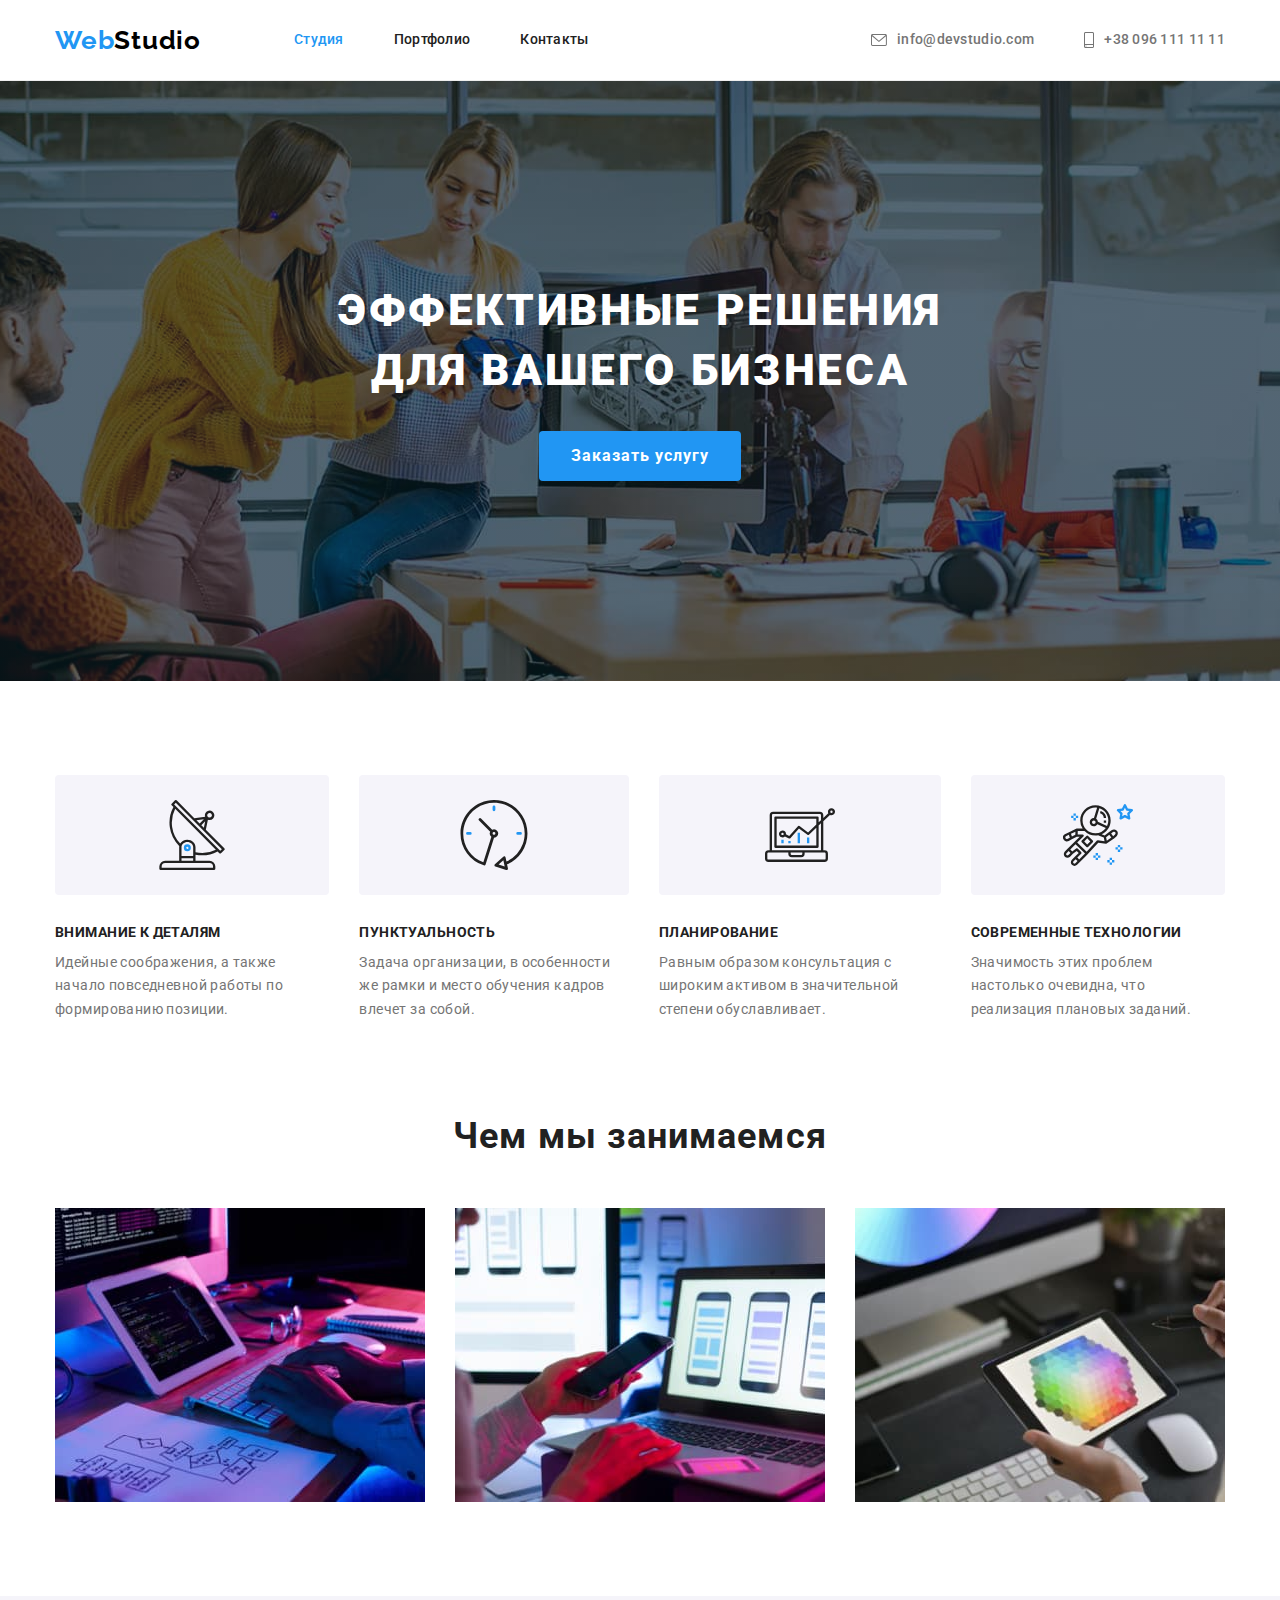
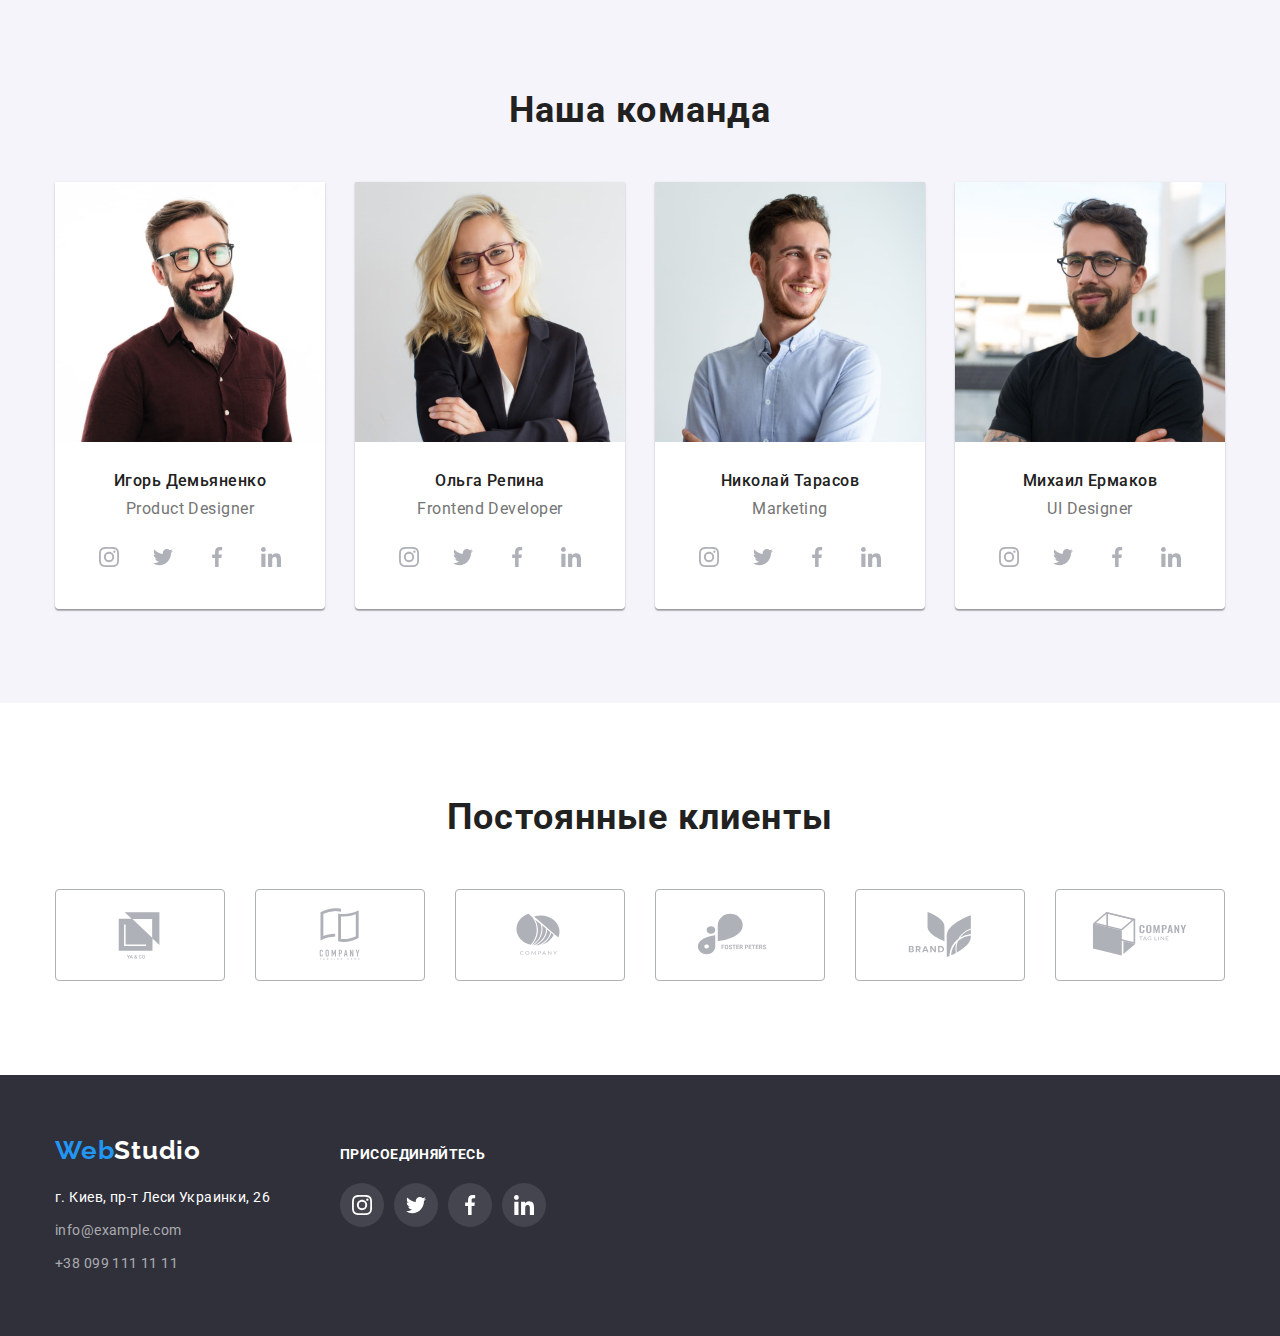
==== index.html @ b73812a2 "start" ====
<!DOCTYPE html>
<html lang="ru">
  <head>
    <meta charset="UTF-8" />
    <meta http-equiv="X-UA-Compatible" content="IE=edge" />
    <meta name="viewport" content="width=device-width, initial-scale=1.0" />
    <title>Студия</title>
    <link
      rel="stylesheet"
      href="https://cdnjs.cloudflare.com/ajax/libs/modern-normalize/1.1.0/modern-normalize.min.css"
    />
    <link rel="stylesheet" href="./css/style.css" />
    <link
      href="https://fonts.googleapis.com/css2?family=Raleway:wght@400;700&family=Roboto:wght@400;500;700;900&display=swap"
      rel="stylesheet"
    />
  </head>
  <body>
    <header class="top">
      <!-- nav-sec -->
      <div class="container head">
        <nav class="panel-nav">
          <a class="logo" href="/">
            <span class="web">Web</span><span class="studio">Studio</span>
          </a>
          <ul class="nav-item">
            <li><a class="current" href="./index.html">Студия</a></li>
            <li><a href="./portfolio.html">Портфолио</a></li>
            <li><a href="">Контакты</a></li>
          </ul>
        </nav>
        <ul class="nav-contact">
          <li class="mail">
            <a href="mailto:info@devstudio.com">
              <svg class="con-icon" width="16" height="12">
                <use href="img/icon.svg#envelope"></use>
              </svg>
              info@devstudio.com
            </a>
          </li>
          <li class="telephone">
            <a href="tel:+380961111111">
              <svg class="con-icon" width="10" height="16">
                <use href="img/icon.svg#smartphone"></use>
              </svg>
              +38 096 111 11 11
            </a>
          </li>
        </ul>
      </div>
    </header>
    <main>
      <!-- hero -->

      <section class="section basic-theme">
        <div class="back">
          <div class="container hero">
            <h1 class="hero-title">Эффективные решения для вашего бизнеса</h1>
            <button type="button" class="button one">Заказать услугу</button>
          </div>
        </div>
      </section>

      <!-- peculiarities -->

      <section class="section peculiarities">
        <div class="container">
          <ul class="pec-list">
            <li class="pec-item">
              <div class="pec-icon-block">
                <svg class="pec-icon">
                  <use href="img/icon.svg#antenna"></use>
                </svg>
              </div>
              <h3 class="pec-head">Внимание к деталям</h3>
              <p class="pec-parag">
                Идейные соображения, а также начало повседневной работы по
                формированию позиции.
              </p>
            </li>
            <li class="pec-item">
              <div class="pec-icon-block">
                <svg class="pec-icon">
                  <use href="img/icon.svg#clock"></use>
                </svg>
              </div>
              <h3 class="pec-head">Пунктуальность</h3>
              <p class="pec-parag">
                Задача организации, в особенности же рамки и место обучения
                кадров влечет за собой.
              </p>
            </li>
            <li class="pec-item">
              <div class="pec-icon-block">
                <svg class="pec-icon">
                  <use href="img/icon.svg#diagram"></use>
                </svg>
              </div>
              <h3 class="pec-head">Планирование</h3>
              <p class="pec-parag">
                Равным образом консультация с широким активом в значительной
                степени обуславливает.
              </p>
            </li>
            <li class="pec-item">
              <div class="pec-icon-block">
                <svg class="pec-icon">
                  <use href="img/icon.svg#astronaut"></use>
                </svg>
              </div>
              <h3 class="pec-head">Современные технологии</h3>
              <p class="pec-parag">
                Значимость этих проблем настолько очевидна, что реализация
                плановых заданий.
              </p>
            </li>
          </ul>
        </div>
      </section>

      <!-- what we do -->

      <section class="section wwd">
        <div class="container">
          <h2 class="wwd-title">Чем мы занимаемся</h2>
          <ul class="wwd-list">
            <li class="wwd-item">
              <img src="./img/img1.jpg" alt="программирование" width="370" />
            </li>
            <li class="wwd-item">
              <img
                src="./img/img2.jpg"
                alt="разработка мобильных приложений"
                width="370"
              />
            </li>
            <li class="wwd-item">
              <img src="./img/img3.jpg" alt="графический дизайн" width="370" />
            </li>
          </ul>
        </div>
      </section>

      <!-- our team -->

      <section class="section team">
        <div class="container">
          <h2 class="team-title">Наша команда</h2>
          <ul class="team-list">
            <li class="team-item">
              <img
                src="./img/igor.jpg"
                alt="Фото Игорь Демьяненко"
                width="270"
              />
              <div class="team-card">
                <h3 class="name">Игорь Демьяненко</h3>
                <p class="position">Product Designer</p>
                <ul class="soc-media">
                  <li class="soc-media-item">
                    <a href="/" class="link-icon">
                      <svg class="soc-media-icon" width="20" height="20">
                        <use href="img/icon.svg#instagram"></use>
                      </svg>
                    </a>
                  </li>
                  <li class="soc-media-item">
                    <a href="/" class="link-icon">
                      <svg class="soc-media-icon" width="20" height="20">
                        <use href="img/icon.svg#twitter"></use>
                      </svg>
                    </a>
                  </li>
                  <li class="soc-media-item">
                    <a href="/" class="link-icon">
                      <svg class="soc-media-icon" width="20" height="20">
                        <use href="img/icon.svg#facebook"></use>
                      </svg>
                    </a>
                  </li>
                  <li class="soc-media-item">
                    <a href="/" class="link-icon">
                      <svg class="soc-media-icon" width="20" height="20">
                        <use href="img/icon.svg#linkedin"></use>
                      </svg>
                    </a>
                  </li>
                </ul>
              </div>
            </li>
            <li class="team-item">
              <img src="./img/olga.jpg" alt="Фото Ольга Репина" width="270" />
              <div class="team-card">
                <h3 class="name">Ольга Репина</h3>
                <p class="position">Frontend Developer</p>
                <ul class="soc-media">
                  <li class="soc-media-item">
                    <a href="/" class="link-icon">
                      <svg class="soc-media-icon" width="20" height="20">
                        <use href="img/icon.svg#instagram"></use>
                      </svg>
                    </a>
                  </li>
                  <li class="soc-media-item">
                    <a href="/" class="link-icon">
                      <svg class="soc-media-icon" width="20" height="20">
                        <use href="img/icon.svg#twitter"></use>
                      </svg>
                    </a>
                  </li>
                  <li class="soc-media-item">
                    <a href="/" class="link-icon">
                      <svg class="soc-media-icon" width="20" height="20">
                        <use href="img/icon.svg#facebook"></use>
                      </svg>
                    </a>
                  </li>
                  <li class="soc-media-item">
                    <a href="/" class="link-icon">
                      <svg class="soc-media-icon" width="20" height="20">
                        <use href="img/icon.svg#linkedin"></use>
                      </svg>
                    </a>
                  </li>
                </ul>
              </div>
            </li>
            <li class="team-item">
              <img
                src="./img/nikolay.jpg"
                alt="Фото Николай Тарасов"
                width="270"
              />
              <div class="team-card">
                <h3 class="name">Николай Тарасов</h3>
                <p class="position">Marketing</p>
                <ul class="soc-media">
                  <li class="soc-media-item">
                    <a href="/" class="link-icon">
                      <svg class="soc-media-icon" width="20" height="20">
                        <use href="img/icon.svg#instagram"></use>
                      </svg>
                    </a>
                  </li>
                  <li class="soc-media-item">
                    <a href="/" class="link-icon">
                      <svg class="soc-media-icon" width="20" height="20">
                        <use href="img/icon.svg#twitter"></use>
                      </svg>
                    </a>
                  </li>
                  <li class="soc-media-item">
                    <a href="/" class="link-icon">
                      <svg class="soc-media-icon" width="20" height="20">
                        <use href="img/icon.svg#facebook"></use>
                      </svg>
                    </a>
                  </li>
                  <li class="soc-media-item">
                    <a href="/" class="link-icon">
                      <svg class="soc-media-icon" width="20" height="20">
                        <use href="img/icon.svg#linkedin"></use>
                      </svg>
                    </a>
                  </li>
                </ul>
              </div>
            </li>
            <li class="team-item">
              <img src="./img/mike.jpg" alt="Фото Михаил Ермаков" width="270" />
              <div class="team-card">
                <h3 class="name">Михаил Ермаков</h3>
                <p class="position">UI Designer</p>
                <ul class="soc-media">
                  <li class="soc-media-item">
                    <a href="/" class="link-icon">
                      <svg class="soc-media-icon" width="20" height="20">
                        <use href="img/icon.svg#instagram"></use>
                      </svg>
                    </a>
                  </li>
                  <li class="soc-media-item">
                    <a href="/" class="link-icon">
                      <svg class="soc-media-icon" width="20" height="20">
                        <use href="img/icon.svg#twitter"></use>
                      </svg>
                    </a>
                  </li>
                  <li class="soc-media-item">
                    <a href="/" class="link-icon">
                      <svg class="soc-media-icon" width="20" height="20">
                        <use href="img/icon.svg#facebook"></use>
                      </svg>
                    </a>
                  </li>
                  <li class="soc-media-item">
                    <a href="/" class="link-icon">
                      <svg class="soc-media-icon" width="20" height="20">
                        <use href="img/icon.svg#linkedin"></use>
                      </svg>
                    </a>
                  </li>
                </ul>
              </div>
            </li>
          </ul>
        </div>
      </section>

      <!-- regular clients -->

      <section class="section">
        <div class="container">
          <h2 class="client-title">Постоянные клиенты</h2>
          <ul class="client-list">
            <li class="client-item">
              <a class="client-link" href="/">
                <svg class="client-icon" width="106" height="60">
                  <use href="img/icon.svg#union"></use>
                </svg>
              </a>
            </li>
            <li class="client-item">
              <a class="client-link" href="/">
                <svg class="client-icon" width="106" height="60">
                  <use href="img/icon.svg#union2"></use>
                </svg>
              </a>
            </li>
            <li class="client-item">
              <a class="client-link" href="/">
                <svg class="client-icon" width="106" height="60">
                  <use href="img/icon.svg#union3"></use>
                </svg>
              </a>
            </li>
            <li class="client-item">
              <a class="client-link" href="/">
                <svg class="client-icon" width="106" height="60">
                  <use href="img/icon.svg#union4"></use>
                </svg>
              </a>
            </li>
            <li class="client-item">
              <a class="client-link" href="/">
                <svg class="client-icon" width="106" height="60">
                  <use href="img/icon.svg#union5"></use>
                </svg>
              </a>
            </li>
            <li class="client-item">
              <a class="client-link" href="/">
                <svg class="client-icon" width="106" height="60">
                  <use href="img/icon.svg#union6"></use>
                </svg>
              </a>
            </li>
          </ul>
        </div>
      </section>
    </main>
    <footer class="footer">
      <div class="footer-sec container connection">
        <div>
          <a class="logo" href="/">
            <span class="web">Web</span
            ><span class="studio-footer">Studio</span>
          </a>

          <!-- connection -->

          <address>
            г. Киев, пр-т Леси Украинки, 26
            <ul class="connection-list">
              <li class="conn-item email">
                <a href="mailto:info@example.com">info@example.com</a>
              </li>
              <li class="conn-item fone">
                <a href="tel:+380991111111">+38 099 111 11 11</a>
              </li>
            </ul>
          </address>
        </div>

        <div class="join">
          <h3 class="join-title">ПРИСОЕДИНЯЙТЕСЬ</h3>
          <ul class="soc-media">
            <li class="soc-media-item">
              <a href="/" class="link-icon">
                <svg class="soc-media-icon" width="20" height="20">
                  <use href="img/icon.svg#instagram"></use>
                </svg>
              </a>
            </li>
            <li class="soc-media-item">
              <a href="/" class="link-icon">
                <svg class="soc-media-icon" width="20" height="20">
                  <use href="img/icon.svg#twitter"></use>
                </svg>
              </a>
            </li>
            <li class="soc-media-item">
              <a href="/" class="link-icon">
                <svg class="soc-media-icon" width="20" height="20">
                  <use href="img/icon.svg#facebook"></use>
                </svg>
              </a>
            </li>
            <li class="soc-media-item">
              <a href="/" class="link-icon">
                <svg class="soc-media-icon" width="20" height="20">
                  <use href="img/icon.svg#linkedin"></use>
                </svg>
              </a>
            </li>
          </ul>
        </div>
      </div>
    </footer>
  </body>
</html>
---- css/style.css ----
:root {
  --basic-text-color: #212121;
  --secondary-text-color: #757575;
  --accented-text-color: #2196f3;
  --icon-color: #afb1b8;
}
body {
  font-family: Roboto, sans-serif;
  color: #212121;
  letter-spacing: 0.03em;
}
.section {
  padding-top: 94px;
  padding-bottom: 94px;
}
.container {
  width: 1200px;
  margin: 0 auto;
  padding-left: 15px;
  padding-right: 15px;
  /* background-color: tomato; */
}
h1,
h2,
h3,
p {
  margin-bottom: 0;
  margin-top: 0;
}
ul,
li {
  padding: 0;
  margin: 0;
}
img {
  display: block;
}
/* navigation sec  */
.top {
  border-bottom: 1px solid #eeeeee;
}
header {
  background-color: #ffffff;
}
ul {
  list-style: none;
}
.container.head {
  display: flex;
  align-items: center;
}
.logo {
  text-decoration: none;
  font-family: Raleway, sans-serif;
  font-weight: 700;
  font-size: 26px;
  letter-spacing: 0.03em;
  line-height: 1.19;
}
.panel-nav > .logo {
  margin-right: 93px;
}
.web {
  color: var(--accented-text-color);
}
.studio {
  color: #000000;
}
.panel-nav .link.current {
  color: var(--accented-text-color);
}
.panel-nav {
  display: flex;
  align-items: center;
}
.nav-item {
  display: flex;
  font-weight: 500;
  font-size: 14px;
  line-height: 1.14;
  letter-spacing: 0.02em;
  color: #212121;
  cursor: pointer;
}
.nav-item li:not(:first-child) {
  margin-left: 50px;
}
.nav-item a {
  display: block;
  padding-top: 32px;
  padding-bottom: 32px;
  color: inherit;
  text-decoration: none;
}
.nav-item a.current {
  color: var(--accented-text-color);
}
.nav-item a:hover,
.nav-item a:focus {
  color: var(--accented-text-color);
}
.nav-contact {
  display: flex;
  margin-left: auto;
}
.nav-contact li:not(:first-child) {
  margin-left: 50px;
}
.nav-contact a {
  text-decoration: none;
  font-weight: 500;
  font-size: 14px;
  line-height: 1.14;
  letter-spacing: 0.02em;
  cursor: pointer;
  fill: var(--secondary-text-color);
  color: var(--secondary-text-color);
}
.con-icon {
  margin-right: 10px;
}
.nav-contact a:hover,
.nav-contact a:focus {
  color: var(--accented-text-color);
  fill: var(--accented-text-color);
}
.mail a,
.telephone a {
  display: flex;
  align-items: center;
}

/* hero */

.basic-theme {
  margin: 0 auto;
  max-width: 1600px;
  text-align: center;
  justify-content: center;
  background-color: #2f303a;
  padding-top: 0px;
  padding-bottom: 0px;
}
.hero {
  padding-top: 200px;
  padding-bottom: 200px;
}

.hero-title {
  margin-left: auto;
  margin-right: auto;
  max-width: 696px;
  margin-bottom: 30px;
  font-weight: 900;
  font-size: 44px;
  line-height: 1.36;
  letter-spacing: 0.06em;
  text-transform: uppercase;
  color: #ffffff;
}
.back {
  margin-left: auto;
  margin-right: auto;
  background-image: linear-gradient(
      to right,
      rgba(7, 48, 58, 0.4),
      rgba(7, 48, 58, 0.4)
    ),
    url(../img/hero.jpg);
  background-position: center;
}
/* all button */

.button.one {
  padding: 10px 32px;
  font-weight: 700;
  font-size: 16px;
  line-height: 1.88;
  letter-spacing: 0.06em;
  cursor: pointer;
  color: #ffffff;
  background-color: var(--accented-text-color);
  border: 0px;
  border-radius: 4px;
}
.button.one:hover,
.button.one:focus {
  background-color: #188ce8;
  box-shadow: 0px 4px 4px rgba(0, 0, 0, 0.15);
}
.button-port {
  padding: 6px 22px;
  font-weight: 500;
  font-size: 16px;
  line-height: 1.62;
  text-align: center;
  letter-spacing: 0.03em;
  background-color: #f5f4fa;
  color: var(--basic-text-color);
  border: none;
  border-radius: 4px;
  cursor: pointer;
}
.button-port:hover,
.button-port:focus {
  color: #ffffff;
  background-color: var(--accented-text-color);
  box-shadow: 0px 3px 1px rgba(0, 0, 0, 0.1), 0px 1px 2px rgba(0, 0, 0, 0.08),
    0px 2px 2px rgba(0, 0, 0, 0.12);
}
/* peculiarities */
.pec-list {
  display: flex;
}

.pec-item:not(:last-child) {
  margin-right: 30px;
}

.pec-head {
  margin-bottom: 10px;
  font-weight: 700;
  font-size: 14px;
  line-height: 1.14;
  letter-spacing: 0.03em;
  text-transform: uppercase;
}
.pec-parag {
  font-weight: 400;
  font-size: 14px;
  line-height: 1.7;
  letter-spacing: 0.03em;
  color: #757575;
}
.pec-icon-block {
  display: flex;
  align-items: center;
  justify-content: center;
  /* width: 270px; */
  height: 120px;
  margin-bottom: 30px;
  background: #f5f4fa;
  border-radius: 4px;
}
.pec-icon {
  width: 70px;
  height: 70px;
}
/* what we do */
.section.wwd {
  padding-top: 0;
}
.wwd-list {
  display: flex;
}
.wwd-item:not(:last-child) {
  margin-right: 30px;
}
.wwd-title {
  margin-bottom: 50px;
  font-weight: 700;
  font-size: 36px;
  line-height: 1.16;
  text-align: center;
  letter-spacing: 0.03em;
}
/* team */
.team-list {
  display: flex;
}
.team {
  background-color: #f5f4fa;
}
.team-title {
  margin-bottom: 50px;
  font-weight: 700;
  font-size: 36px;
  line-height: 1.16;
  text-align: center;
  letter-spacing: 0.03em;
}
.team-item {
  background: #ffffff;
  box-shadow: 0px 1px 3px rgba(0, 0, 0, 0.12), 0px 1px 1px rgba(0, 0, 0, 0.14),
    0px 2px 1px rgba(0, 0, 0, 0.2);
  border-radius: 0px 0px 4px 4px;
}
.team-item:not(:last-child) {
  margin-right: 30px;
}
.team-card {
  padding-top: 30px;
  padding-bottom: 30px;
}
.name {
  font-weight: 500;
  font-size: 16px;
  line-height: 1.18;
  text-align: center;
  letter-spacing: 0.03em;
}
.position {
  margin-top: 10px;
  font-weight: 400;
  font-size: 16px;
  line-height: 1.18;
  text-align: center;
  letter-spacing: 0.03em;
  color: var(--secondary-text-color);
}
.soc-media {
  margin-top: 16px;
  display: flex;
  justify-content: center;
  align-items: center;
}
.soc-media-item:not(:last-child) {
  margin-right: 10px;
}
.link-icon {
  display: flex;
  justify-content: center;
  align-items: center;
  height: 44px;
  width: 44px;
  border: none;
  border-radius: 50%;
  cursor: pointer;
  box-shadow: none;
  background-color: #ffffff;
  fill: var(--icon-color);
}
.link-icon:hover,
.link-icon:focus {
  background-color: var(--accented-text-color);
  border-radius: 50%;
  box-shadow: none;
  fill: #ffffff;
}

/* regular clients */
.client-title {
  font-weight: 700;
  font-size: 36px;
  line-height: 1.16;
  text-align: center;
  letter-spacing: 0.03em;
  margin-bottom: 50px;
}
.client-list {
  display: flex;
}
.client-item:not(:last-child) {
  margin-right: 30px;
}
.client-link {
  display: flex;
  align-items: center;
  justify-content: center;
  width: 170px;
  height: 92px;
  border: 1px solid var(--icon-color);
  fill: var(--icon-color);
  border-radius: 4px;
}
.client-link:hover,
.client-link:focus {
  fill: var(--accented-text-color);
  border-color: var(--accented-text-color);
  cursor: pointer;
}

/* portfolio-page */
.filter {
  display: flex;
  margin-bottom: 50px;
  justify-content: center;
}
.filter-item:not(:last-child) {
  margin-right: 8px;
}
/* our project */
.our-project {
  display: flex;
  flex-wrap: wrap;
}
.project-item {
  width: calc((100% - 60px) / 3);
  margin-right: 30px;
  margin-bottom: 30px;
  background: #ffffff;
}
.project-item:nth-child(3n) {
  margin-right: 0;
}
.project-item:nth-last-child(-n + 3) {
  margin-bottom: 0;
}
.project-info {
  padding: 20px 24px;
  border-bottom: 1px solid #eeeeee;
  border-right: 1px solid #eeeeee;
  border-left: 1px solid #eeeeee;
}
.name-project {
  margin-bottom: 4px;
  font-weight: 700;
  font-size: 18px;
  line-height: 2;
  letter-spacing: 0.06em;
  color: var(--basic-text-color);
}
.product {
  font-weight: 400;
  font-size: 16px;
  line-height: 1.88;
  letter-spacing: 0.03em;
  color: var(--secondary-text-color);
}
.project-link {
  display: block;
  text-decoration: none;
}
.project-link:hover,
.project-link:focus {
  box-shadow: 0px 1px 1px rgba(0, 0, 0, 0.12), 0px 4px 4px rgba(0, 0, 0, 0.06),
    1px 4px 6px rgba(0, 0, 0, 0.16);
}

/* footer sec */
footer {
  padding-top: 60px;
  padding-bottom: 60px;
  background: #2f303a;
}
.footer-sec > .logo {
  display: inline-block;
  margin-bottom: 20px;
}
.studio-footer {
  color: #ffffff;
}
address {
  margin-top: 20px;
  font-style: normal;
  font-weight: 400;
  font-size: 14px;
  line-height: 1.71;
  letter-spacing: 0.03em;
  color: #ffffff;
}
.connection-list {
  margin-top: 9px;
}
.conn-item.fone {
  margin-top: 9px;
}
.conn-item a {
  font-weight: 400;
  font-size: 14px;
  line-height: 1.71;
  letter-spacing: 0.03em;
  color: rgba(255, 255, 255, 0.6);
  text-decoration: none;
}
.conn-item a:focus,
.conn-item a:hover {
  color: var(--accented-text-color);
}
.connection {
  display: flex;
  align-items: baseline;
}
.join {
  margin-left: 70px;
}
.join-title {
  font-weight: 700;
  font-size: 14px;
  line-height: 1.14;
  letter-spacing: 0.03em;
  color: #ffffff;
  margin-bottom: 20px;
}
.join .link-icon {
  background: rgba(255, 255, 255, 0.1);
  fill: #ffffff;
}
.join .link-icon:hover,
.join .link-icon:focus {
  background: var(--accented-text-color);
}
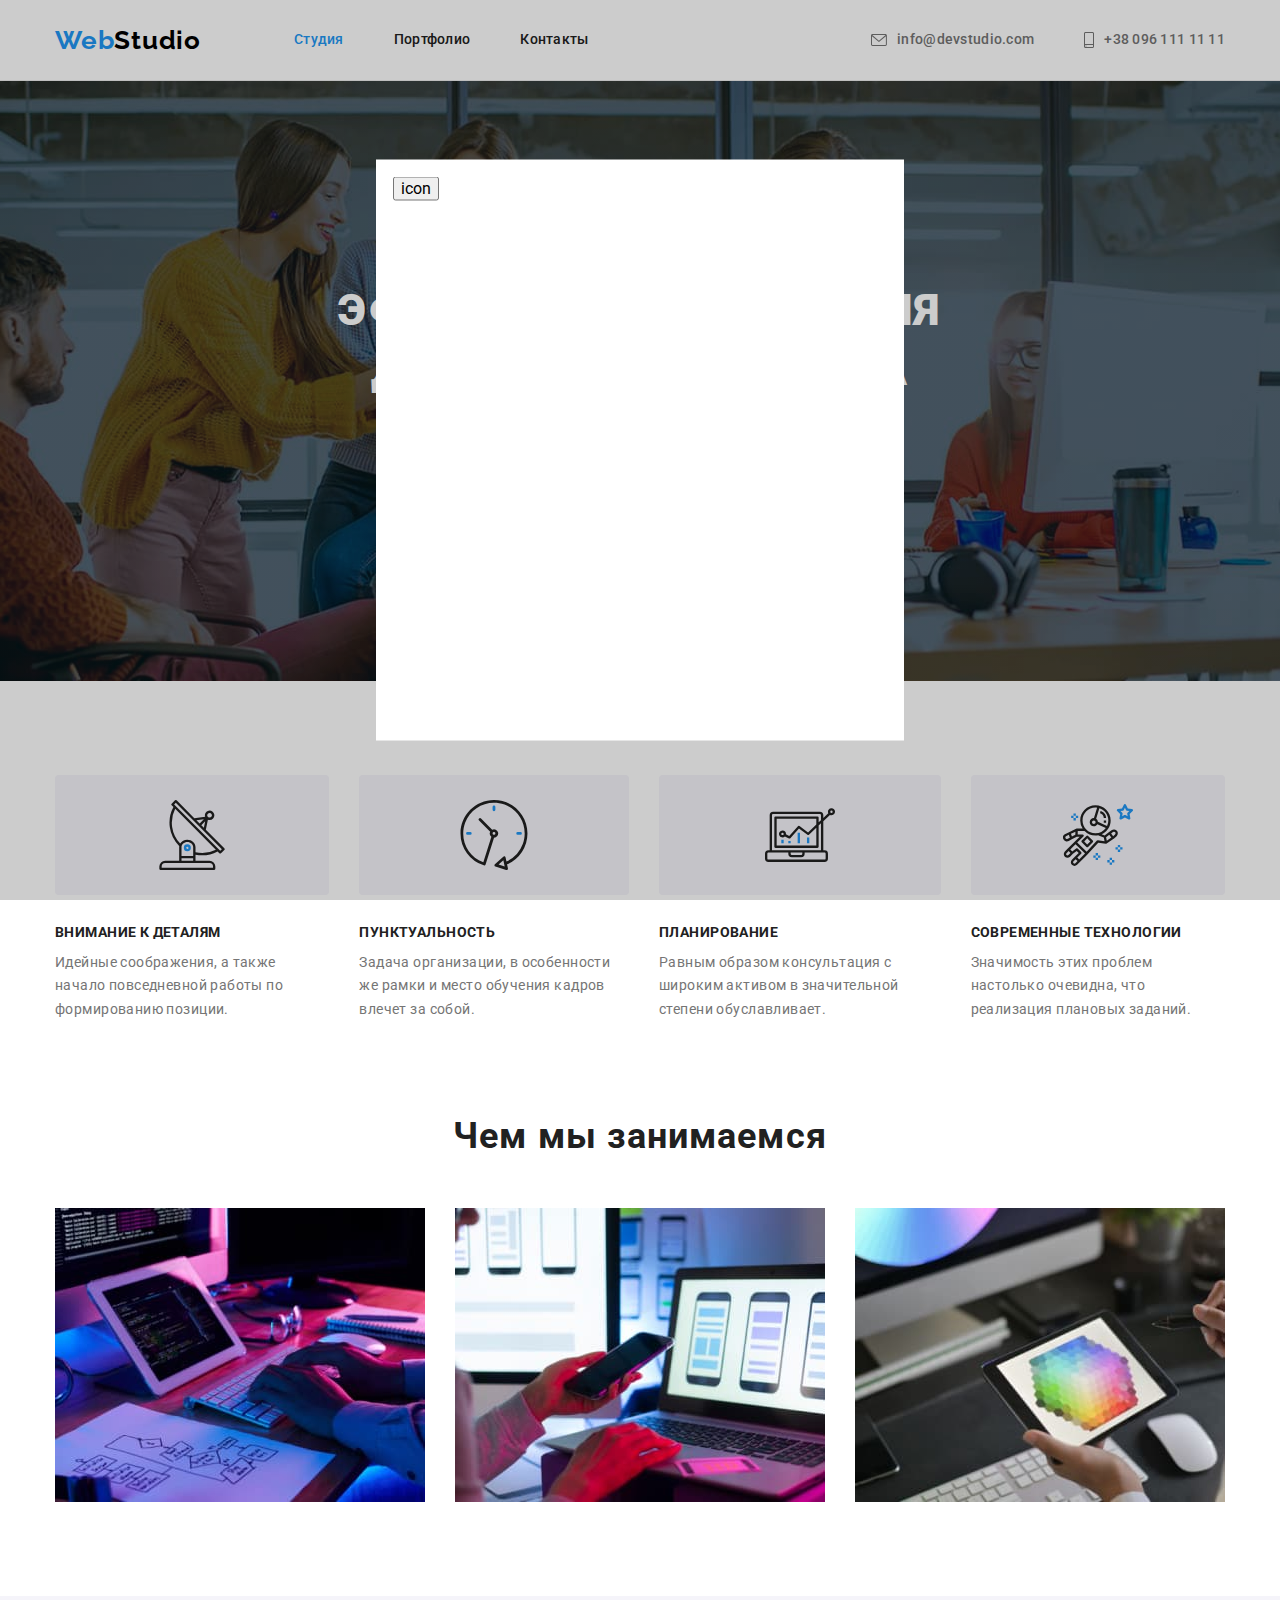
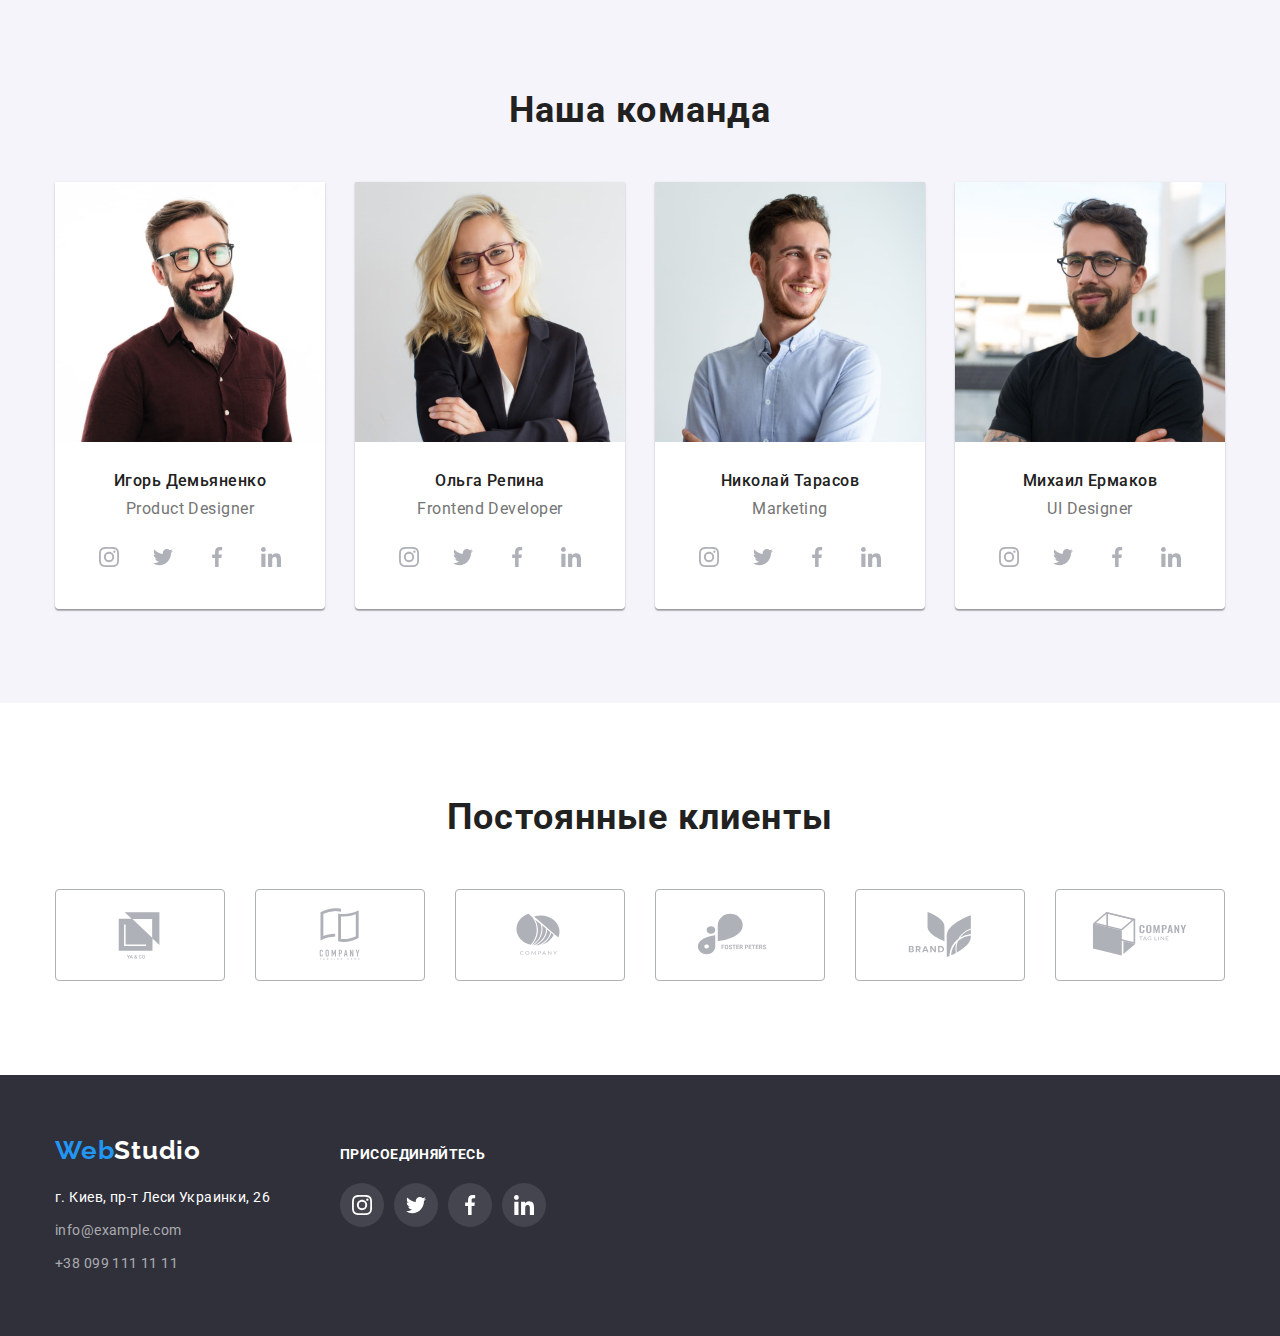
==== commit 3f183aca: "firstcom" ====
--- a/index.html
+++ b/index.html
@@ -417,5 +417,13 @@
         </div>
       </div>
     </footer>
+
+    <!-- modal window -->
+
+    <div class="backdrop">
+      <div class="modal">
+        <button class="button-close">icon</button>
+      </div>
+    </div>
   </body>
 </html>
--- a/css/style.css
+++ b/css/style.css
@@ -490,3 +490,25 @@
 .join .link-icon:focus {
   background: var(--accented-text-color);
 }
+/* modal window */
+.backdrop {
+  position: fixed;
+  top: 0;
+  left: 0;
+  height: 100%;
+  width: 100%;
+
+  background: rgba(0, 0, 0, 0.2);
+}
+.modal {
+  position: absolute;
+  top: 50%;
+  left: 50%;
+  transform: translate(-50%, -50%);
+  min-height: 581px;
+  min-width: 528px;
+  padding: 17px;
+  background-color: #fff;
+}
+.button-close {
+}
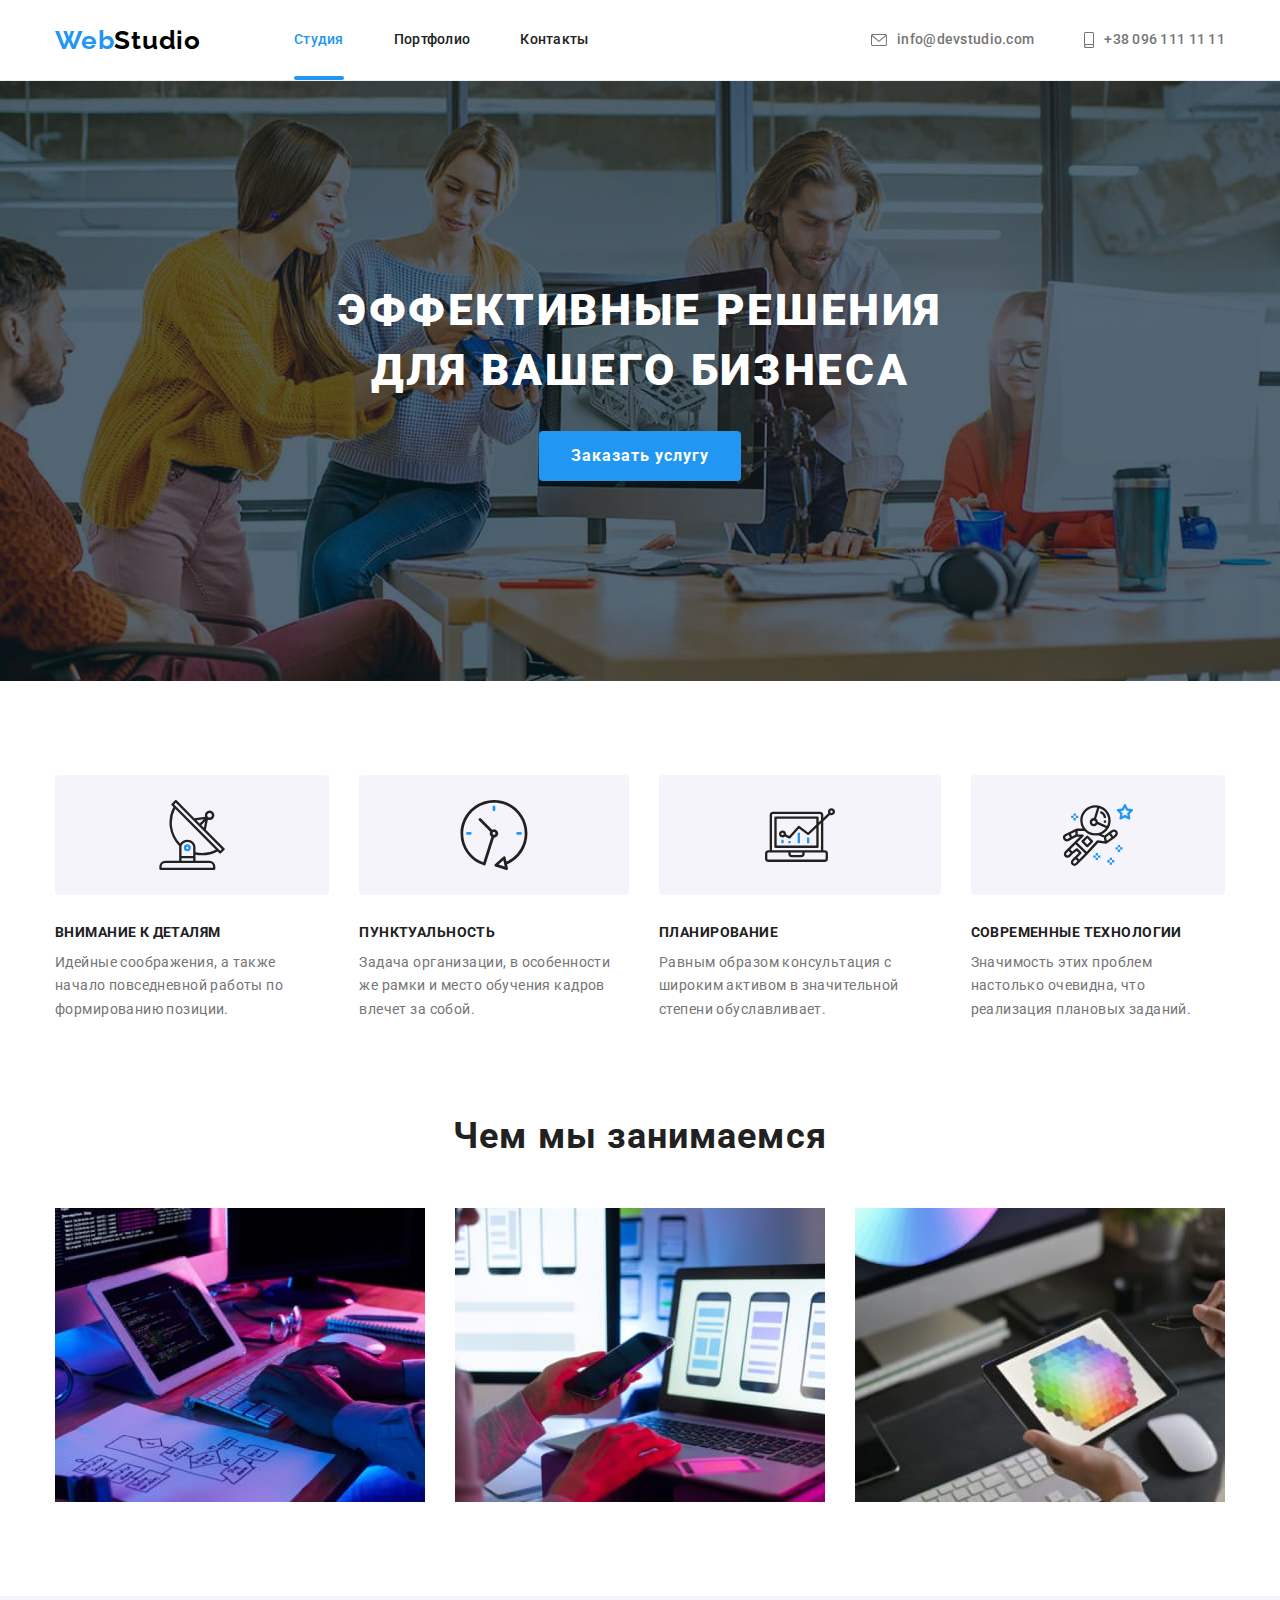
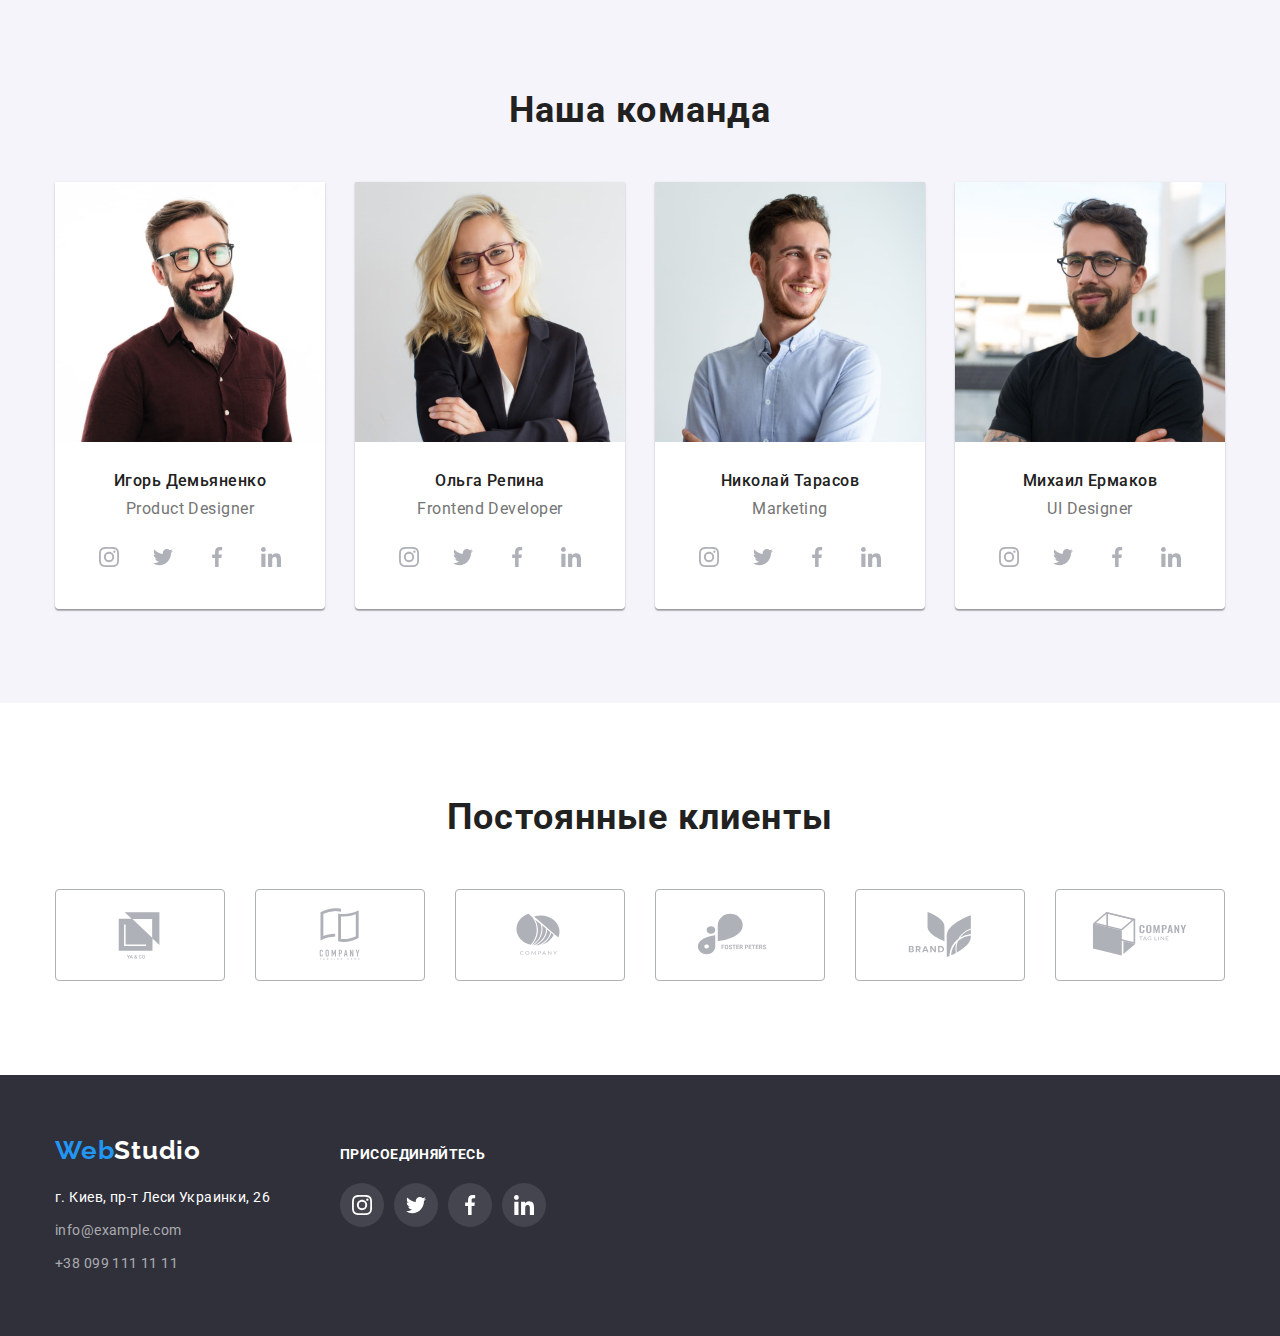
==== commit 8975087f: "Correction" ====
--- a/index.html
+++ b/index.html
@@ -56,7 +56,7 @@
         <div class="back">
           <div class="container hero">
             <h1 class="hero-title">Эффективные решения для вашего бизнеса</h1>
-            <button type="button" class="button one">Заказать услугу</button>
+            <button type="button" class="button one"  data-modal-open>Заказать услугу</button>
           </div>
         </div>
       </section>
@@ -125,17 +125,28 @@
           <h2 class="wwd-title">Чем мы занимаемся</h2>
           <ul class="wwd-list">
             <li class="wwd-item">
+              <div class="wwd-card">
+                <div class="wwd-meta">
+                ДЕСКТОПНЫЕ ПРИЛОЖЕНИЯ</div>
               <img src="./img/img1.jpg" alt="программирование" width="370" />
+            </div>
             </li>
             <li class="wwd-item">
-              <img
-                src="./img/img2.jpg"
-                alt="разработка мобильных приложений"
-                width="370"
-              />
+                <div class="wwd-card">
+                  <div class="wwd-meta">
+                  МОБИЛЬНЫЕ ПРИЛОЖЕНИЯ</div>
+                <img
+                  src="./img/img2.jpg"
+                  alt="разработка мобильных приложений"
+                  width="370"
+                />
+               </div>
             </li>
             <li class="wwd-item">
+              <div class="wwd-card">
+              <div class="wwd-meta">ДИЗАЙНЕРСКИЕ РЕШЕНИЯ</div>
               <img src="./img/img3.jpg" alt="графический дизайн" width="370" />
+            </div>
             </li>
           </ul>
         </div>
@@ -414,16 +425,21 @@
               </a>
             </li>
           </ul>
-        </div>
+        </div>  
       </div>
     </footer>
 
     <!-- modal window -->
 
-    <div class="backdrop">
+    <div class="backdrop is-hidden" data-modal>
       <div class="modal">
-        <button class="button-close">icon</button>
+        <button class="button-close" data-modal-close>
+          <svg class="modal-close-icon" width="18" height="18">
+            <use href="/img/icon.svg#close">
+          </svg></button>
+        
       </div>
     </div>
+    <script src="./js/modal.js"></script>
   </body>
 </html>
--- a/css/style.css
+++ b/css/style.css
@@ -82,6 +82,19 @@
   color: #212121;
   cursor: pointer;
 }
+.nav-item li {
+  position: relative;
+}
+.current::after {
+  content: "";
+  position: absolute;
+  bottom: 0;
+  display: block;
+  width: 100%;
+  height: 4px;
+  border-radius: 2px;
+  background-color: var(--accented-text-color);
+}
 .nav-item li:not(:first-child) {
   margin-left: 50px;
 }
@@ -91,6 +104,7 @@
   padding-bottom: 32px;
   color: inherit;
   text-decoration: none;
+  transition: color 250ms cubic-bezier(0.4, 0, 0.2, 1);
 }
 .nav-item a.current {
   color: var(--accented-text-color);
@@ -115,6 +129,8 @@
   cursor: pointer;
   fill: var(--secondary-text-color);
   color: var(--secondary-text-color);
+  transition: color 250ms cubic-bezier(0.4, 0, 0.2, 1),
+    fill 250ms cubic-bezier(0.4, 0, 0.2, 1);
 }
 .con-icon {
   margin-right: 10px;
@@ -182,6 +198,8 @@
   background-color: var(--accented-text-color);
   border: 0px;
   border-radius: 4px;
+  transition: background-color 250ms cubic-bezier(0.4, 0, 0.2, 1),
+    box-shadow 250ms cubic-bezier(0.4, 0, 0.2, 1);
 }
 .button.one:hover,
 .button.one:focus {
@@ -200,6 +218,9 @@
   border: none;
   border-radius: 4px;
   cursor: pointer;
+  transition: background-color 250ms cubic-bezier(0.4, 0, 0.2, 1),
+    box-shadow 250ms cubic-bezier(0.4, 0, 0.2, 1),
+    color 250ms cubic-bezier(0.4, 0, 0.2, 1);
 }
 .button-port:hover,
 .button-port:focus {
@@ -256,6 +277,30 @@
 .wwd-item:not(:last-child) {
   margin-right: 30px;
 }
+.wwd-card {
+  position: relative;
+}
+.wwd-meta {
+  position: absolute;
+  display: flex;
+  justify-content: center;
+  align-items: center;
+  bottom: 0;
+  width: 100%;
+  height: 70px;
+  font-weight: 700;
+  font-size: 14px;
+  line-height: 1.14;
+  text-align: center;
+  color: #ffffff;
+  background: rgba(47, 48, 58, 0.8);
+  transition: opacity 250ms cubic-bezier(0.4, 0, 0.2, 1);
+  opacity: 0;
+}
+.wwd-item:hover .wwd-meta {
+  opacity: 1;
+}
+
 .wwd-title {
   margin-bottom: 50px;
   font-weight: 700;
@@ -329,6 +374,9 @@
   box-shadow: none;
   background-color: #ffffff;
   fill: var(--icon-color);
+  transition: background-color 250ms cubic-bezier(0.4, 0, 0.2, 1),
+    box-shadow 250ms cubic-bezier(0.4, 0, 0.2, 1),
+    fill 250ms cubic-bezier(0.4, 0, 0.2, 1);
 }
 .link-icon:hover,
 .link-icon:focus {
@@ -362,6 +410,8 @@
   border: 1px solid var(--icon-color);
   fill: var(--icon-color);
   border-radius: 4px;
+  transition: border-color 250ms cubic-bezier(0.4, 0, 0.2, 1),
+    fill 250ms cubic-bezier(0.4, 0, 0.2, 1);
 }
 .client-link:hover,
 .client-link:focus {
@@ -420,13 +470,39 @@
 .project-link {
   display: block;
   text-decoration: none;
+  transition: box-shadow 250ms cubic-bezier(0.4, 0, 0.2, 1);
 }
 .project-link:hover,
 .project-link:focus {
   box-shadow: 0px 1px 1px rgba(0, 0, 0, 0.12), 0px 4px 4px rgba(0, 0, 0, 0.06),
     1px 4px 6px rgba(0, 0, 0, 0.16);
 }
-
+.project-card {
+  position: relative;
+  overflow: hidden;
+}
+.project-meta {
+  position: absolute;
+  padding: 63px 24px;
+  font-style: normal;
+  font-weight: 400;
+  font-size: 18px;
+  line-height: 1.56;
+  letter-spacing: 0.03em;
+  color: #ffffff;
+  background: rgba(33, 150, 243, 0.9);
+  transform: translateY(100%);
+  opacity: 0;
+  pointer-events: none;
+  transition: transform 250ms cubic-bezier(0.4, 0, 0.2, 1),
+    opacity 250ms cubic-bezier(0.4, 0, 0.2, 1);
+}
+.project-link:hover .project-meta,
+.project-link:focus .project-meta {
+  transform: translateY(0);
+  opacity: 1;
+  pointer-events: all;
+}
 /* footer sec */
 footer {
   padding-top: 60px;
@@ -462,6 +538,7 @@
   letter-spacing: 0.03em;
   color: rgba(255, 255, 255, 0.6);
   text-decoration: none;
+  transition: color 250ms cubic-bezier(0.4, 0, 0.2, 1);
 }
 .conn-item a:focus,
 .conn-item a:hover {
@@ -485,30 +562,51 @@
 .join .link-icon {
   background: rgba(255, 255, 255, 0.1);
   fill: #ffffff;
+  transition: background 250ms cubic-bezier(0.4, 0, 0.2, 1);
 }
 .join .link-icon:hover,
 .join .link-icon:focus {
   background: var(--accented-text-color);
 }
 /* modal window */
+
+.backdrop.is-hidden {
+  opacity: 0;
+  pointer-events: none;
+}
+.backdrop.is-hidden .modal {
+  transform: translate(-50%, -50%) scale(1.2);
+  opacity: 0;
+}
 .backdrop {
   position: fixed;
   top: 0;
   left: 0;
   height: 100%;
   width: 100%;
-
   background: rgba(0, 0, 0, 0.2);
 }
+
 .modal {
   position: absolute;
   top: 50%;
   left: 50%;
-  transform: translate(-50%, -50%);
-  min-height: 581px;
-  min-width: 528px;
+  opacity: 1;
+  transform: translate(-50%, -50%) scale(1);
+  transition: transform 250ms cubic-bezier(0.4, 0, 0.2, 1),
+    opacity 250ms cubic-bezier(0.4, 0, 0.2, 1);
+  height: 581px;
+  width: 528px;
   padding: 17px;
   background-color: #fff;
 }
 .button-close {
-}
+  display: flex;
+  justify-content: center;
+  align-items: center;
+  margin-left: auto;
+  width: 30px;
+  height: 30px;
+  border: 1px solid rgba(0, 0, 0, 0.1);
+  border-radius: 50%;
+}
